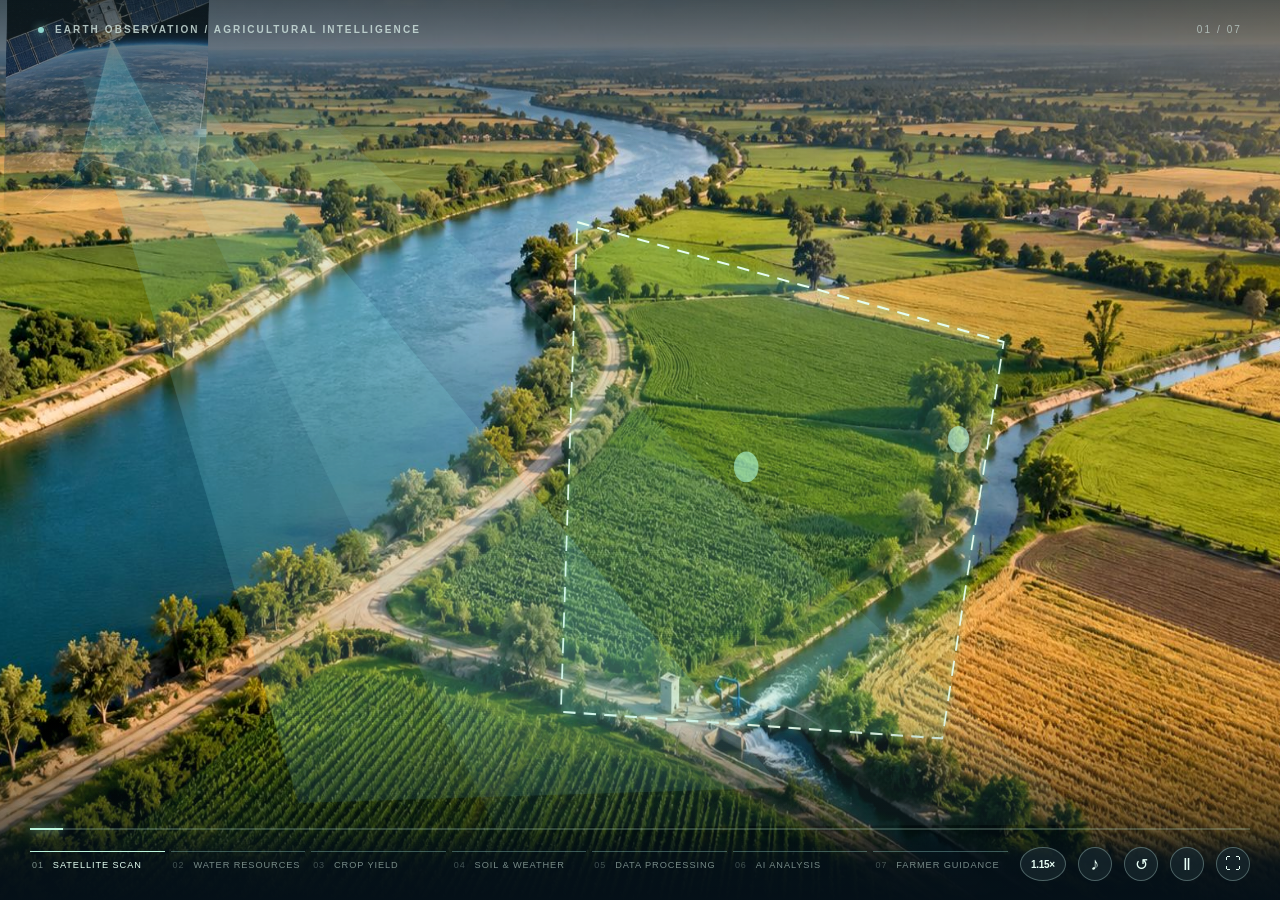
==== agriculture_cinematic_flow_v7_with_music.html @ 6956160e "Update slides" ====
<!doctype html><html lang="en"><head><meta charset="utf-8"><meta name="viewport" content="width=device-width,initial-scale=1"><title>Agricultural Intelligence — Cinematic Animated Flow</title><style>
:root{--photo:url("[data-uri]");--sat:url("[data-uri]");--phone:url("[data-uri]");--ice:#9ce4eb;--green:#8fe1b3;--gold:#ffe6a3;--black:#06121a}
*{box-sizing:border-box}html,body{margin:0;width:100%;height:100%;background:#071118;overflow:hidden;font-family:Inter,'Segoe UI',Arial,sans-serif;color:#d4e8e3}button{cursor:pointer;font:inherit}
#app{isolation:isolate;position:relative;height:100%;width:100%;overflow:hidden;background:#09161b}
#world{position:absolute;inset:-2%;transform:scale(1.01);transition:transform 3s cubic-bezier(.22,.67,.22,1);will-change:transform}
#world::before{content:'';position:absolute;inset:0;background:var(--photo) center / 100% 100% no-repeat;filter:saturate(.99) contrast(1.03)}
#world::after{content:'';position:absolute;inset:0;pointer-events:none;background:linear-gradient(to bottom,rgba(5,13,20,.16) 0,transparent 23%,transparent 74%,rgba(4,11,13,.17) 100%)}
#app[data-scene="0"] #world{transform:scale(1.03)}
#app[data-scene="1"] #world{transform:scale(1.08) translate(-.8%,-.2%)}
#app[data-scene="2"] #world{transform:scale(1.12) translate(-1.8%,.7%)}
#app[data-scene="3"] #world{transform:scale(1.095) translate(-2%,-.1%)}
#app[data-scene="4"] #world{transform:scale(1.025) translate(0%,0%)}
#app[data-scene="5"] #world{transform:scale(1.04) translate(-1%,.1%)}
#app[data-scene="6"] #world{transform:scale(1.08) translate(1%,-.3%)}
#geo{position:absolute;inset:0;width:100%;height:100%;overflow:visible;pointer-events:none}
.phase{opacity:0;transition:opacity 1.2s ease;pointer-events:none}
#app[data-scene="0"] .p0,#app[data-scene="1"] .p1,#app[data-scene="2"] .p2,#app[data-scene="3"] .p3,#app[data-scene="4"] .p4,#app[data-scene="5"] .p5,#app[data-scene="6"] .p6{opacity:1}
.radiant{stroke:#bdfaff;stroke-width:5;stroke-linecap:round;fill:none;stroke-dasharray:7 31;animation:run 2.25s linear infinite;filter:drop-shadow(0 0 7px #78e7ff)}
.radiantThin{stroke:#a6f8ff;stroke-width:2.7;stroke-linecap:round;fill:none;stroke-dasharray:3 17;animation:run 2.9s linear infinite;filter:drop-shadow(0 0 7px #60cbed)}
@keyframes run{to{stroke-dashoffset:-150}}
.riverGlow{stroke:#54cce7;stroke-width:24;stroke-linecap:round;opacity:.13;fill:none;filter:blur(12px)}
.fieldline{stroke:#e8ffef;stroke-width:2.1;fill:rgba(122,230,165,.09);stroke-dasharray:15 10;animation:run 13s linear infinite;filter:drop-shadow(0 0 4px #80e8b2)}
.fieldline.warn{stroke:#f9d59b;fill:rgba(228,144,90,.055)}
.range{stroke:#e0ffec;stroke-width:1.4;fill:none;opacity:.77}
.stressCircle{transform-box:fill-box;transform-origin:center;animation:ring 3.5s infinite}
@keyframes ring{from{opacity:.75;transform:scale(.66)}to{opacity:.01;transform:scale(1.8)}}
#satellite{position:absolute;width:clamp(120px,17vw,255px);aspect-ratio:400/580;top:-11%;left:1%;background:var(--sat) center / 100% 100%;filter:saturate(.83);mask-image:linear-gradient(to bottom,#000 10%,#000 50%,transparent 95%);opacity:0;transform:translate(-15%,-4%) scale(.68) rotate(-3deg);transition:opacity 1s, transform 6s;pointer-events:none}
#app[data-scene="0"] #satellite{opacity:.86;transform:translate(12%,18%) scale(.9) rotate(1deg)}
#satbeam{position:absolute;inset:0;width:100%;height:100%;opacity:0;transition:opacity .8s;pointer-events:none}
#app[data-scene="0"] #satbeam{opacity:1}
#satbeam polygon{animation:beacon 2.8s ease-in-out infinite alternate}
@keyframes beacon{to{opacity:.14}}
.scanBand{fill:url(#sweepgrad);animation:scanMove 5.7s linear infinite}
@keyframes scanMove{from{transform:translateY(-970px)}to{transform:translateY(920px)}}
.ping{animation:blink 1.95s ease-in-out infinite;transform-box:fill-box;transform-origin:center}
@keyframes blink{0%,100%{opacity:.3;transform:scale(.6)}45%{opacity:1;transform:scale(1.12)}}
#hud{position:absolute;inset:0;pointer-events:none;z-index:8}
#topveil{position:absolute;inset:0;background:linear-gradient(180deg,#06171ca4 0,transparent 18%,transparent 80%,#06171cd9 100%);pointer-events:none}
#logoStrip{position:absolute;top:24px;left:38px;display:flex;align-items:center;gap:11px;opacity:.8;letter-spacing:.21em;font-size:10px;font-weight:650}
#logoStrip i{height:6px;width:6px;display:block;border-radius:50%;background:#acfff2;box-shadow:0 0 10px #9fffe9}
#counter{position:absolute;top:24px;right:38px;font-size:10px;opacity:.65;letter-spacing:.21em}
#centerFocus{position:absolute;inset:0;pointer-events:none;background:linear-gradient(to right,transparent,rgba(160,241,218,.09),transparent);width:25%;transform:skewX(-16deg) translateX(-150vw);transition:none}
#app[data-scene="0"] #centerFocus{animation:sweepScene 4.8s ease-in-out infinite}
@keyframes sweepScene{to{transform:skewX(-16deg) translateX(550vw)}}
#dataCards{position:absolute;inset:0;pointer-events:none;opacity:0;transition:opacity 1s}
#app[data-scene="4"] #dataCards{opacity:1}
#dataCards .dataTile{position:absolute;top:20%;width:17%;height:24%;background-image:var(--photo);background-size:500%;border:1px solid #bbf9e3bd;box-shadow:0 12px 35px #00151984,0 0 30px #71f5c138;backdrop-filter:blur(4px);border-radius:2px;opacity:0;animation:tileMove 6s ease-in-out infinite}
#dataCards .dataTile:nth-child(1){left:14%;background-position:58% 51%;animation-delay:-1s}#dataCards .dataTile:nth-child(2){left:33%;background-position:78% 36%;animation-delay:-2.1s}#dataCards .dataTile:nth-child(3){left:52%;background-position:30% 63%;animation-delay:-3.1s}
@keyframes tileMove{0%{opacity:0;transform:translate3d(-40px,70px,0) scale(.6)}30%{opacity:.95}65%{opacity:.83}100%{opacity:0;transform:translate3d(230px,130px,0) scale(.35)}}
#processor{position:absolute;top:29%;right:8%;width:20%;height:33%;border:1px solid #9ddcdb9c;background:#0519239c;backdrop-filter:blur(8px);box-shadow:0 10px 50px #00121780,0 0 50px #7ffff21c;opacity:0;transition:opacity .8s;overflow:hidden}
#app[data-scene="4"] #processor{opacity:1}
#processor .col{position:absolute;top:13%;bottom:13%;width:1px;background:#a4ffff65}
#processor .col:nth-child(1){left:26%}#processor .col:nth-child(2){left:51%}#processor .col:nth-child(3){left:77%}
#processor .bar{height:2px;position:absolute;left:9%;right:9%;background:linear-gradient(90deg,transparent,#baffed,transparent);box-shadow:0 0 11px #aafaf2;animation:processorRoll 2.8s infinite}
#processor .bar:nth-of-type(2){animation-delay:.7s}#processor .bar:nth-of-type(3){animation-delay:1.4s}#processor .bar:nth-of-type(4){animation-delay:2.1s}
@keyframes processorRoll{from{top:0%;opacity:0}20%{opacity:1}to{top:100%;opacity:0}}
#model{position:absolute;right:7.5%;top:15%;height:51%;width:30%;pointer-events:none;opacity:0;transition:opacity 1s;filter:drop-shadow(0 0 15px #4cdebd44)}
#app[data-scene="5"] #model{opacity:1}
#model svg{width:100%;height:100%;overflow:visible}#model line{stroke:#9ffdec;stroke-width:1;opacity:.49;stroke-dasharray:5 10;animation:run 5s linear infinite}#model circle{fill:#bfffea;filter:drop-shadow(0 0 4px #a3ffee);animation:blink 2.8s infinite}#model .rotate{transform-origin:50% 50%;animation:neuro 25s linear infinite}@keyframes neuro{to{transform:rotate(360deg)}}
#phonePhoto{position:absolute;right:-1%;bottom:-2%;height:86%;width:auto;aspect-ratio:550/1110;background:var(--phone) center / cover;opacity:0;transform:translate(20%,14%) scale(.89);transition:opacity 1.1s,transform 1.5s ease;box-shadow:-12px 0 45px #06151677;mask-image:linear-gradient(to right,transparent 0%,black 12%,black 97%,transparent 100%)}
#app[data-scene="6"] #phonePhoto{opacity:1;transform:translate(-2%,2%) scale(1)}
#yieldChart{position:absolute;right:6%;top:12%;width:23%;height:35%;border:1px solid #a3f4dca1;background:#06181db5;backdrop-filter:blur(5px);box-shadow:0 12px 50px #06151688;opacity:0;transform:translateY(18px);transition:opacity .8s,transform .8s;display:flex;align-items:flex-end;justify-content:space-around;gap:8%;padding:13% 12% 7%;overflow:hidden}
#app[data-scene="2"] #yieldChart{opacity:1;transform:translateY(0)}
#yieldChart::before{content:'';position:absolute;inset:14% 10%;background:repeating-linear-gradient(to top,#c4ffec1b 0 1px,transparent 1px 20%);z-index:-1}
#yieldChart .bar{position:absolute;bottom:7%;width:9%;background:linear-gradient(to top,#397c6bba,#98fbe7dc);box-shadow:0 0 16px #67d4b74a;height:var(--h);transform:scaleY(.03);transform-origin:bottom;animation:grows 2s ease-in-out infinite alternate;animation-delay:var(--d)}
#yieldChart .bar:nth-child(1){left:15%}#yieldChart .bar:nth-child(2){left:32%}#yieldChart .bar:nth-child(3){left:49%}#yieldChart .bar:nth-child(4){left:66%}#yieldChart .bar:nth-child(5){left:83%}@keyframes grows{to{transform:scaleY(1)}}
#rainDrops{position:absolute;left:66%;top:11%;width:30%;height:44%;opacity:0;transition:opacity 1s;overflow:hidden;pointer-events:none}
#app[data-scene="3"] #rainDrops{opacity:.75}
.rain{position:absolute;top:-30px;width:1px;height:18px;background:linear-gradient(to bottom,transparent,#c5eefe);transform:rotate(14deg);animation:rainfall 1.35s linear infinite;left:var(--x);animation-delay:var(--delay)}
@keyframes rainfall{to{transform:translate(-65px,360px) rotate(14deg);opacity:0}}
#statusLenses{position:absolute;inset:0;pointer-events:none;opacity:0;transition:opacity 1s}
#app[data-scene="3"] #statusLenses{opacity:1}
#statusLenses::before{content:'';position:absolute;inset:0;background:radial-gradient(ellipse 18% 25% at 88% 66%,#ffb07a50,transparent 100%),radial-gradient(ellipse 19% 22% at 56% 51%,#5ee7b020,transparent 100%);mix-blend-mode:screen;animation:healthPulse 4s ease-in-out infinite alternate}
@keyframes healthPulse{to{opacity:.35}}
#nav{position:absolute;bottom:0;left:0;right:0;z-index:30;padding:0 30px 19px;background:linear-gradient(to top,#051018f3,#051018d5 50%,transparent 100%)}
#progress{height:2px;background:#b7e3d03c;position:relative;margin-bottom:17px}#progressFill{background:#bdf6df;height:100%;width:0;box-shadow:0 0 10px #c6fcf0}
#navFlex{display:flex;align-items:center;gap:12px}#stepNav{display:flex;flex:1;gap:6px;min-width:0}
.step{border:0;border-top:1px solid #a5e7dd55;background:transparent;color:#b8d0c8a1;padding:8px 2px 7px;text-transform:uppercase;text-align:left;font-size:clamp(9px,.72vw,12px);letter-spacing:.1em;white-space:nowrap;overflow:hidden;text-overflow:ellipsis;min-width:0;flex:1;transition:color .25s,border-color .25s}.step.active{color:#e4fff1;border-color:#bdf6df}.step b{font-size:9px;margin-right:9px;font-weight:500;opacity:.52}
.ctrl{flex:0 0 34px;height:34px;border:1px solid #8daea977;border-radius:50%;color:#e8fff6;background:#18272dc7;display:flex;align-items:center;justify-content:center;cursor:pointer}.ctrl:hover{background:#35514e}#nav button:focus-visible{outline:2px solid #bdf6df;outline-offset:2px}
#mobileFooter{display:none}
@media(max-width:720px){#logoStrip{top:15px;left:17px;font-size:8px;letter-spacing:.1em}#counter{top:15px;right:16px}#nav{padding:0 9px 10px}#navFlex{gap:5px}.step{font-size:8px}.step b{display:none}.ctrl{flex-basis:29px;height:29px}#phonePhoto{height:69%}#yieldChart{width:31%;right:2%;top:20%}}
@media(prefers-reduced-motion:reduce){#world{transition:none}}


/* Detail opens from the mapped physical feature — NO INFORMATION CARDS. */
#zoomConnector{position:absolute;inset:0;width:100%;height:100%;overflow:visible;z-index:10;opacity:0;transition:opacity .35s ease;pointer-events:none}
#zoomConnector.visible{opacity:1}
#zoomPath{fill:none;stroke:#dcfff2;stroke-width:1.3;vector-effect:non-scaling-stroke;stroke-dasharray:8 8;filter:drop-shadow(0 0 5px #bffff6);animation:run 6s linear infinite;opacity:.91}
#zoomAnchor{fill:#c5fff2;stroke:#93f1db;stroke-width:2;filter:drop-shadow(0 0 9px #9ce9e6)}
#zoomRing{position:absolute;width:20px;height:20px;transform:translate(-50%,-50%);border:2px solid #b4ffea;border-radius:50%;box-shadow:0 0 0 5px #92ffe821,0 0 20px #9bfbe3;opacity:0;z-index:12;transition:opacity .22s ease,left .35s ease,top .35s ease;pointer-events:none;animation:rippleFocal 1.9s infinite}
#zoomRing.visible{opacity:1}
@keyframes rippleFocal{0%,100%{box-shadow:0 0 0 3px #9effdf25,0 0 12px #acfce6}50%{box-shadow:0 0 0 16px #94ffe400,0 0 30px #acfce6}}
#photoZoom{--zoom-size:clamp(148px,18.5vw,275px);position:absolute;z-index:11;left:50%;top:50%;width:var(--zoom-size);height:var(--zoom-size);border-radius:50%;overflow:hidden;border:2px solid #d0ffee;box-shadow:0 14px 40px #0009,0 0 0 6px #baffed2e,0 0 30px #8effea48;transform:translate(-50%,-50%) scale(.06);opacity:0;pointer-events:none;transition:left .68s cubic-bezier(.18,.67,.19,1),top .68s cubic-bezier(.18,.67,.19,1),transform .58s cubic-bezier(.16,.8,.27,1.07),opacity .22s ease}
#photoZoom.visible{transform:translate(-50%,-50%) scale(1);opacity:1}
#photoZoom::before{content:'';position:absolute;inset:0;z-index:4;border-radius:50%;box-shadow:inset 0 0 0 4px #ddfff02d,inset 0 0 38px #0516208a;pointer-events:none}
#photoZoom::after{content:'';position:absolute;left:10%;top:10%;height:20%;width:64%;border-radius:50%;transform:rotate(-31deg);background:linear-gradient(180deg,#fff4,transparent);z-index:4;pointer-events:none;mix-blend-mode:screen}
#zoomImage{position:absolute;inset:0;background:center/cover no-repeat;animation:gentleLens 4s ease-in-out infinite alternate}
@keyframes gentleLens{from{transform:scale(1.02)}to{transform:scale(1.10)}}
#zoomTint{position:absolute;inset:0;opacity:0;transition:opacity .6s ease;mix-blend-mode:color}
#photoZoom.yield-view #zoomTint{opacity:.4;background:conic-gradient(from 35deg at 50% 50%,rgba(79,207,107,.22),rgba(233,211,64,.56),rgba(232,137,47,.62),rgba(56,182,101,.28),rgba(79,207,107,.22))}
#photoZoom.soil-view #zoomTint{opacity:.18;background:linear-gradient(120deg,#eeba79,#aa754c)}
.zoomTick{position:absolute;background:#d9fff0bb;z-index:5}
.zoomTick.t1{width:1px;height:14px;left:50%;top:0}.zoomTick.t2{width:1px;height:14px;left:50%;bottom:0}
.zoomTick.t3{height:1px;width:14px;left:0;top:50%}.zoomTick.t4{height:1px;width:14px;right:0;top:50%}
/* Keep map and agricultural imagery unobstructed. Remove original dark crop-yield chart box. */
#yieldChart{border:0;background:none;box-shadow:none;backdrop-filter:none;right:6%;top:15%;height:26%;width:16%;padding:6% 7% 1%;opacity:0!important}
#yieldChart::before{display:none}
@media(max-width:720px){#photoZoom{--zoom-size:clamp(120px,35vw,195px)}}


/* The data fusion stage is open visual motion instead of another framed dark card. */
#processor{border:0;background:transparent;backdrop-filter:none;box-shadow:none;}
#processor .col{opacity:.45}

/* V6: open instrument overlays — photographic scene remains dominant; no popup information cards. */
#processor{top:23%;right:7.3%;width:27.2%;height:41%;overflow:visible;opacity:0;filter:drop-shadow(0 4px 16px rgba(2,18,23,.35))}
#app[data-scene="4"] #processor{opacity:1}
#processor .col{opacity:.24;top:7%;bottom:7%;background:rgba(169,255,243,.7)}
#processor>.bar{left:4%;right:4%;height:2px;z-index:1;box-shadow:0 0 16px #c7ffee,0 0 5px #adfef4;animation-duration:1.8s}
#processor>.bar:nth-of-type(2){animation-delay:.39s}
#processor>.bar:nth-of-type(3){animation-delay:.82s}
#processor>.bar:nth-of-type(4){animation-delay:1.3s}
#processReadout{position:absolute;left:3%;right:3%;top:0;bottom:0;z-index:3;display:flex;flex-direction:column;justify-content:space-evenly;pointer-events:none}
#processReadout::before{content:"";position:absolute;z-index:-1;inset:-20% -19% -12% -32%;background:radial-gradient(ellipse at 65% 50%,rgba(3,20,25,.73),rgba(2,19,22,.43) 47%,transparent 74%);pointer-events:none}
.procHead{font-size:10px;font-weight:750;letter-spacing:.21em;color:#cefff7;text-shadow:0 1px 8px #04151c}
.procHead::before{content:"";width:7px;height:7px;border-radius:50%;background:#90ffe0;display:inline-block;margin-right:9px;box-shadow:0 0 8px #90ffe0;animation:procFlash 1s ease-in-out infinite alternate}
.procStream{display:grid;grid-template-columns:1fr 36px;gap:4px 10px;align-items:center}
.procStream .procName{font-size:11px;font-weight:700;letter-spacing:.07em;color:#effffb;text-shadow:0 2px 7px #001d24,0 0 4px #001b24}
.procStream .procStatus{font-size:9px;letter-spacing:.08em;font-weight:700;color:#d4fff1;text-align:right;text-shadow:0 0 9px #79dbd2}
.procTrack{grid-column:1 / -1;position:relative;height:7px;background:rgba(8,44,48,.62);border-bottom:1px solid rgba(179,255,241,.37);box-shadow:0 0 13px #b1fff31c;overflow:hidden}
.procTrack span{display:block;width:0;height:100%;background:linear-gradient(90deg,#267b85,#5ce2cd,#d5fff0);box-shadow:0 0 12px #87ffe9;animation:procFilling 2.65s cubic-bezier(.26,.12,.28,1) infinite;animation-delay:var(--lag,0s)}
.procTrack::after{content:"";position:absolute;inset:0;background:repeating-linear-gradient(90deg,transparent 0,transparent 14px,rgba(4,31,36,.8) 15px,rgba(4,31,36,.8) 17px);pointer-events:none}
.procFooter{display:flex;justify-content:space-between;color:#d0e8e2;font-size:9px;letter-spacing:.16em;text-shadow:0 1px 8px #021e22}
.procFooter .live{color:#c1ffef}
@keyframes procFilling{0%{width:5%;opacity:.68}38%{width:70%;opacity:1}74%{width:100%;opacity:1}100%{width:100%;opacity:.4}}
@keyframes procFlash{to{opacity:.24;box-shadow:0 0 2px #83ecd5}}
/* AI scene: live inference hub distributing three compact spatial output layers. */
#aiBridge{position:absolute;inset:0;width:100%;height:100%;opacity:0;transition:opacity .45s ease;z-index:9;pointer-events:none;filter:drop-shadow(0 0 3px rgba(125,247,225,.45))}
#app[data-scene="5"] #aiBridge{opacity:1}
#aiBridge .wire{fill:none;stroke:rgba(173,255,233,.76);stroke-width:1.2;stroke-dasharray:5 10;animation:aiDash 1.7s linear infinite}
#aiBridge .wire.feed{stroke:#a7eafa88;stroke-width:1.4;stroke-dasharray:2 8}
#aiBridge .traveler{fill:#e0fff3;stroke:rgba(69,232,218,.55);stroke-width:4;paint-order:stroke;filter:drop-shadow(0 0 4px #bdffed)}
@keyframes aiDash{to{stroke-dashoffset:-60}}
#aiInsights{position:absolute;z-index:10;left:11.5%;top:17%;width:min(32%,410px);height:53%;opacity:0;transform:translateX(-15px);transition:opacity .48s ease,transform .48s ease;pointer-events:none;display:flex;flex-direction:column;justify-content:space-around}
#app[data-scene="5"] #aiInsights{opacity:1;transform:translateX(0)}
.aiResult{position:relative;display:grid;grid-template-columns:90px 1fr;min-height:88px;align-items:center;gap:12px;filter:drop-shadow(0 4px 8px rgba(0,0,0,.34));animation:aiRise 4s ease-in-out infinite alternate}
.aiResult:nth-child(2){animation-delay:-1.3s}.aiResult:nth-child(3){animation-delay:-2.4s}
.aiMicroMap{width:88px;height:70px;position:relative;background:var(--photo) center/460% no-repeat;clip-path:polygon(2% 12%,91% 1%,99% 91%,13% 99%);box-shadow:inset 0 0 7px rgba(182,255,235,.7)}
.aiMicroMap::after{content:"";position:absolute;inset:0;opacity:.65;mix-blend-mode:multiply}
.aiResult.salinity .aiMicroMap{background-position:69% 44%}
.aiResult.salinity .aiMicroMap::after{background:conic-gradient(#e16245 0deg 68deg,#e6ae54 68deg 140deg,#76b56f 140deg 245deg,#e9b459 245deg 315deg,#e16245 315deg)}
.aiResult.yield .aiMicroMap{background-position:51% 56%}
.aiResult.yield .aiMicroMap::after{background:linear-gradient(135deg,rgba(58,193,111,.45) 0%,rgba(172,224,88,.4) 45%,rgba(236,167,72,.5) 77%,rgba(90,202,102,.32) 100%)}
.aiResult.water .aiMicroMap{background-position:17% 53%}
.aiResult.water .aiMicroMap::after{background:linear-gradient(145deg,rgba(10,89,149,.49) 16%,rgba(47,174,212,.35) 41%,transparent 70%)}
.aiCopy{min-width:0;text-shadow:0 2px 8px #00191e,0 0 5px #00191e;background:linear-gradient(90deg,rgba(3,20,25,.58),rgba(3,20,25,0));padding:6px 0 7px 7px}
.aiCopy .aiLabel{font-size:11px;letter-spacing:.12em;font-weight:800;color:#e5fff4;white-space:nowrap}
.aiCopy .aiSub{font-size:10px;color:#c1e5df;margin-top:3px;white-space:nowrap}
.aiCopy .aiSpark{display:flex;gap:3px;align-items:flex-end;height:18px;margin-top:7px}
.aiSpark b{height:var(--h);display:block;width:11px;background:linear-gradient(0deg,rgba(64,152,143,.5),#9bffde);transform-origin:bottom;animation:aiSpark 2s ease-in-out infinite alternate;animation-delay:var(--d,0s);box-shadow:0 0 9px #a8ffe544}
.aiResult.salinity .aiSpark b:nth-child(3n){background:linear-gradient(0deg,#cc8155,#ffd09a)}
.aiResult.yield .aiSpark b:nth-child(3n){background:linear-gradient(0deg,#2c9f62,#9bf6a7)}
.aiResult.water .aiSpark b:nth-child(3n){background:linear-gradient(0deg,#3f95b4,#b0faff)}
@keyframes aiSpark{from{transform:scaleY(.45);opacity:.68}to{transform:scaleY(1);opacity:1}}
@keyframes aiRise{to{transform:translateY(-5px)}}
#aiCoreLabel{position:absolute;z-index:11;right:16.2%;top:41.2%;text-align:center;color:#e1fff0;text-shadow:0 0 12px #031b24,0 0 12px #7df5da,0 3px 6px #031b24;font-size:20px;letter-spacing:.18em;font-weight:900;opacity:0;transition:opacity .5s;transform:translate(50%,-50%);white-space:nowrap;pointer-events:none}
#aiCoreLabel::after{content:'MULTI-TASK INFERENCE';display:block;color:#bafbea;font-size:8px;font-weight:700;letter-spacing:.18em;margin-top:9px}
#app[data-scene="5"] #aiCoreLabel{opacity:1}
#model{right:4%;top:11%;width:30%;height:55%;z-index:10}
@media(max-width:900px){#processor{width:39%;right:4%;top:21%}.procHead{font-size:9px}.procStream .procName{font-size:9px}#aiInsights{left:5%;width:37%;top:20%}.aiResult{grid-template-columns:64px 1fr;gap:4px;min-height:73px}.aiMicroMap{width:60px;height:58px}.aiCopy .aiLabel{font-size:9px}.aiCopy .aiSub{font-size:8px}.aiCopy .aiSpark{height:14px}.aiCopy .aiSpark b{width:8px}#aiCoreLabel{right:17%;font-size:16px}}
@media(max-width:600px){#processor{top:16%;width:54%;height:48%}#processReadout .procHead{font-size:8px;letter-spacing:.12em}#aiInsights{top:25%;height:45%;left:2.5%;width:46%}.aiResult{grid-template-columns:50px 1fr;gap:3px}.aiMicroMap{width:49px;height:48px}.aiCopy .aiLabel{font-size:8px;white-space:normal}.aiCopy .aiSub{font-size:8px;white-space:normal}#aiCoreLabel{right:15%;font-size:13px}#aiCoreLabel::after{font-size:6px}}

#sound{font-family:Georgia,serif;font-size:18px;font-weight:700;transition:background .2s,border-color .2s,box-shadow .2s}
#sound[aria-pressed="true"]{background:rgba(49,143,124,.62);border-color:#9bffe0;box-shadow:0 0 13px rgba(137,255,217,.32)}
#sound[aria-pressed="true"]::after{content:"";position:absolute;transform:translate(13px,-12px);width:5px;height:5px;border-radius:50%;background:#b6ffe5;box-shadow:0 0 6px #b6ffe5}
</style></head><body><main id="app" data-scene="0"><section id="world" aria-label="Realistic farmland and its satellite-observation overlays"><svg id="geo" viewBox="0 0 1672 941" preserveAspectRatio="none" role="img" aria-label="Satellite mapping flowing into real river and crop fields with crop-yield analysis">
<defs>
<linearGradient id="sweepgrad" x1="0" x2="0" y1="0" y2="1"><stop offset="0" stop-color="#9effed" stop-opacity="0"/><stop offset=".48" stop-color="#c7fff1" stop-opacity=".01"/><stop offset=".5" stop-color="#a2ffde" stop-opacity=".42"/><stop offset=".54" stop-color="#b5ffdb" stop-opacity=".02"/><stop offset="1" stop-color="#9fffec" stop-opacity="0"/></linearGradient>
<linearGradient id="yieldgrad" x1="0" x2="1" y1="0" y2="1"><stop offset="0" stop-color="#70dfb2" stop-opacity=".08"/><stop offset=".33" stop-color="#7ee2a3" stop-opacity=".08"/><stop offset=".63" stop-color="#fbd27b" stop-opacity=".25"/><stop offset="1" stop-color="#e89b62" stop-opacity=".32"/></linearGradient>
<filter id="blur"><feGaussianBlur stdDeviation="8"/></filter><radialGradient id="ndviPatch"><stop offset="0" stop-color="#e97941" stop-opacity=".66"/><stop offset=".47" stop-color="#e2bc51" stop-opacity=".44"/><stop offset=".85" stop-color="#77cf65" stop-opacity=".20"/><stop offset="1" stop-color="#73c973" stop-opacity="0"/></radialGradient>
<clipPath id="yieldPolygon"><path d="M780 358 L1231 401 L1171 619 L728 616 Z"/></clipPath>
</defs>
<!-- subtle satellite scan is short; real water, crops dominate all remaining stages -->
<g class="phase p0"><polygon points="223,105 395,105 1388,836 660,839" fill="#9ff6f0" opacity=".1"/><rect x="-100" y="-150" width="1900" height="150" class="scanBand"/><path d="M760 248 L1280 365 L1205 752 L740 726Z" class="fieldline"/><circle cx="966" cy="487" r="15" fill="#b2ffdd" opacity=".6" class="ping"/><circle cx="1225" cy="460" r="13" fill="#bbfae9" opacity=".6" class="ping"/></g>
<!-- satellite and water sources convergence -->
<g class="phase p1"><path class="riverGlow" d="M685 127 C748 123 914 170 867 203 C788 247 628 221 459 290 C263 356 166 445 -63 580"/><path class="radiant" d="M685 127 C748 123 914 170 867 203 C788 247 628 221 459 290 C263 356 166 445 -63 580"/><path class="riverGlow" d="M1683 347 C1550 355 1408 398 1309 446 C1200 514 1150 580 1063 658 C1015 699 958 737 866 735 L698 803"/><path class="radiant" d="M1683 347 C1550 355 1408 398 1309 446 C1200 514 1150 580 1063 658 C1015 699 958 737 866 735 L698 803"/><path class="radiantThin" d="M871 742 C735 690 647 695 555 758 M1005 710 C973 626 914 596 781 566"/><circle cx="868" cy="743" r="33" class="range"/><circle cx="868" cy="743" r="19" class="range ping"/><circle cx="868" cy="743" r="5" fill="#bcfff5"/></g>
<!-- yield field footprints; gradient fills + yield chart on right -->
<g class="phase p2"><path d="M780 358 L1231 401 L1171 619 L728 616 Z" class="fieldline"/><path d="M1262 494 L1661 480 L1670 888 L1242 876 Z" class="fieldline warn"/><path d="M110 720 L655 649 L833 850 L165 936 Z" class="fieldline"/>
<g clip-path="url(#yieldPolygon)"><rect x="600" y="250" width="790" height="470" fill="url(#yieldgrad)"/><ellipse cx="1133" cy="559" rx="175" ry="100" fill="url(#ndviPatch)"/><ellipse cx="831" cy="464" rx="160" ry="98" fill="#2dad7e" opacity=".12"/><rect x="300" y="-150" width="1800" height="100" class="scanBand"/></g><path d="M1020 360 Q1190 265 1261 263" stroke="#b5fff1" stroke-width="2" opacity=".85" fill="none" stroke-dasharray="5 10" class="radiantThin"/><circle cx="1021" cy="359" r="8" fill="#baffd7" class="ping"/>
</g>
<!-- soil / stress hotspots + rainfall -->
<g class="phase p3"><path d="M1262 494 L1661 480 L1670 888 L1242 876 Z" class="fieldline warn"/><path d="M775 358 L1231 400 L1171 619 L725 617 Z" class="fieldline"/>
<circle cx="1440" cy="691" r="44" fill="none" stroke="#f7cb9b" stroke-width="3" class="stressCircle"/><circle cx="1440" cy="691" r="78" fill="none" stroke="#e5b48f" stroke-width="1.8" class="stressCircle"/>
<circle cx="1020" cy="510" r="48" fill="none" stroke="#a5ffca" stroke-width="2.5" class="stressCircle"/><circle cx="872" cy="744" r="27" fill="none" stroke="#83eaff" stroke-width="2" class="stressCircle"/>
</g>
<!-- geospatial data converges into processing module -->
<g class="phase p4"><path d="M440 360 C635 350 940 430 1320 450" fill="none" class="radiantThin"/><path d="M970 525 Q1150 470 1320 450" fill="none" class="radiantThin"/><path d="M827 742 Q1190 780 1320 450" fill="none" class="radiantThin"/><circle cx="440" cy="360" r="10" fill="#a2fff4" class="ping"/><circle cx="970" cy="525" r="9" fill="#a2fff4" class="ping"/><circle cx="827" cy="742" r="11" fill="#a2fff4" class="ping"/></g>
<!-- AI inference linked back to image of fields -->
<g class="phase p5"><path d="M1328 490 C1160 446 1044 439 894 474" class="radiantThin"/><path d="M1328 490 C1170 650 982 772 750 770" class="radiantThin"/><path d="M1328 490 C1190 430 1465 692 1480 735" class="radiantThin"/><path d="M787 359 L1230 404 L1170 615 L728 611 Z" class="fieldline"/><circle cx="1015" cy="492" r="12" class="ping" fill="#a6ffe8"/></g>
<!-- recommendation / farmer end -->
<g class="phase p6"><path d="M876 732 C980 665 1033 523 1160 484" class="radiantThin"/><path d="M770 410 C900 415 1031 430 1160 484" class="radiantThin"/><path d="M775 358 L1230 400 L1170 618 L725 616 Z" class="fieldline"/><circle cx="928" cy="482" r="16" class="ping" fill="#b4ffe2"/></g>
</svg><div id="satellite"></div><svg id="satbeam" viewBox="0 0 1672 941" preserveAspectRatio="none"><polygon points="155,105 285,115 1010,800 420,815" fill="#8eeef1" opacity=".17"/></svg></section>
<div id="hud"><div id="topveil"></div><div id="centerFocus"></div><div id="statusLenses"></div><div id="dataCards"><div class="dataTile"></div><div class="dataTile"></div><div class="dataTile"></div></div><div id="processor"><div class="col"></div><div class="col"></div><div class="col"></div><div class="bar"></div><div class="bar"></div><div class="bar"></div><div class="bar"></div>
<div id="processReadout" aria-hidden="true">
  <div class="procHead">DATA CLEANING / FUSION</div>
  <div class="procStream"><span class="procName">SATELLITE IMAGERY</span><span class="procStatus">SYNC</span><div class="procTrack"><span style="--lag:-.1s"></span></div></div>
  <div class="procStream"><span class="procName">WATER RESOURCES</span><span class="procStatus">CHECK</span><div class="procTrack"><span style="--lag:-.9s"></span></div></div>
  <div class="procStream"><span class="procName">SOIL / SALINITY</span><span class="procStatus">ALIGN</span><div class="procTrack"><span style="--lag:-1.7s"></span></div></div>
  <div class="procStream"><span class="procName">WEATHER DATA</span><span class="procStatus">FUSE</span><div class="procTrack"><span style="--lag:-2.25s"></span></div></div>
  <div class="procFooter"><span>GEOSPATIAL LAYERS</span><span class="live">● ANALYZING</span></div>
</div></div>
<div id="model"><svg viewBox="0 0 440 440"><g class="rotate"><circle cx="220" cy="220" r="140" stroke="#9fffe0" stroke-width="1" stroke-dasharray="3 17" fill="none" opacity=".4"/><circle cx="220" cy="220" r="91" stroke="#9fffe0" stroke-width="1" stroke-dasharray="4 14" fill="none" opacity=".6"/><path d="M220 60 L316 110 L357 219 L310 324 L220 377 L122 316 L83 215 L127 110Z M220 60 L220 377 M127 110 L310 324 M316 110 L122 316 M83 215 L357 219 M220 60 L357 219 L122 316Z" stroke="#a8ffe4" stroke-width="1" fill="none" opacity=".62"/>
<line x1="83" y1="215" x2="310" y2="324"/><line x1="127" y1="110" x2="357" y2="219"/>
<circle cx="220" cy="60" r="5"/><circle cx="316" cy="110" r="5"/><circle cx="357" cy="219" r="5"/><circle cx="310" cy="324" r="5"/><circle cx="220" cy="377" r="5"/><circle cx="122" cy="316" r="5"/><circle cx="83" cy="215" r="5"/><circle cx="127" cy="110" r="5"/></g><circle cx="220" cy="220" r="13" fill="#ccffee"/></svg></div>

<svg id="aiBridge" viewBox="0 0 1000 600" preserveAspectRatio="none" aria-hidden="true">
  <path id="inferA" class="wire" d="M790 247 C630 204 612 143 353 145"/>
  <path id="inferB" class="wire" d="M790 254 C630 266 555 290 353 294"/>
  <path id="inferC" class="wire" d="M790 261 C658 375 556 428 353 444"/>
  <path class="wire feed" d="M564 417 Q660 380 780 252"/>
  <circle class="traveler" r="2.8"><animateMotion dur="2.1s" repeatCount="indefinite"><mpath href="#inferA"/></animateMotion></circle>
  <circle class="traveler" r="2.8"><animateMotion dur="2.5s" begin="-.85s" repeatCount="indefinite"><mpath href="#inferB"/></animateMotion></circle>
  <circle class="traveler" r="2.8"><animateMotion dur="2.9s" begin="-1.4s" repeatCount="indefinite"><mpath href="#inferC"/></animateMotion></circle>
</svg>
<div id="aiInsights" aria-hidden="true">
  <div class="aiResult salinity"><div class="aiMicroMap"></div><div class="aiCopy"><div class="aiLabel">SALINITY RISK</div><div class="aiSub">Spatial risk zones</div><div class="aiSpark"><b style="--h:42%;--d:-.2s"></b><b style="--h:91%;--d:-.9s"></b><b style="--h:57%;--d:-.4s"></b><b style="--h:82%;--d:-1.6s"></b><b style="--h:69%;--d:-.8s"></b><b style="--h:47%;--d:-.4s"></b></div></div></div>
  <div class="aiResult yield"><div class="aiMicroMap"></div><div class="aiCopy"><div class="aiLabel">CROP YIELD</div><div class="aiSub">Field-level estimation</div><div class="aiSpark"><b style="--h:48%;--d:-.7s"></b><b style="--h:71%;--d:-.1s"></b><b style="--h:88%;--d:-1.5s"></b><b style="--h:81%;--d:-.7s"></b><b style="--h:96%;--d:-.4s"></b><b style="--h:75%;--d:-1.8s"></b></div></div></div>
  <div class="aiResult water"><div class="aiMicroMap"></div><div class="aiCopy"><div class="aiLabel">WATER STATUS</div><div class="aiSub">Quality &amp; availability</div><div class="aiSpark"><b style="--h:89%;--d:-1.2s"></b><b style="--h:71%;--d:-.4s"></b><b style="--h:83%;--d:-.9s"></b><b style="--h:56%;--d:-1.8s"></b><b style="--h:65%;--d:-.1s"></b><b style="--h:90%;--d:-.3s"></b></div></div></div>
</div>
<div id="aiCoreLabel" aria-hidden="true">AI</div>
<div id="yieldChart"><span class="bar" style="--h:58%;--d:-.9s"></span><span class="bar" style="--h:83%;--d:-1.5s"></span><span class="bar" style="--h:71%;--d:-1s"></span><span class="bar" style="--h:93%;--d:-.3s"></span><span class="bar" style="--h:79%;--d:-.7s"></span></div>
<div id="rainDrops"></div><div id="phonePhoto"></div><div id="logoStrip"><i></i> EARTH OBSERVATION / AGRICULTURAL INTELLIGENCE</div><div id="counter">01 / 07</div><svg id="zoomConnector" viewBox="0 0 1000 600" preserveAspectRatio="none" aria-hidden="true"><path id="zoomPath" d=""/><circle id="zoomAnchor" cx="0" cy="0" r="5"/></svg><div id="zoomRing" aria-hidden="true"></div><div id="photoZoom" aria-hidden="true"><div id="zoomImage"></div><div id="zoomTint"></div><div class="zoomTick t1"></div><div class="zoomTick t2"></div><div class="zoomTick t3"></div><div class="zoomTick t4"></div></div></div>
<nav id="nav" aria-label="Animation stages and playback"><div id="progress"><div id="progressFill"></div></div><div id="navFlex"><div id="stepNav"></div><button class="ctrl" id="speed" title="Playback speed: 1.15x" aria-label="Change playback speed" style="font-size:10px;font-weight:800;letter-spacing:-.3px;width:46px;flex-basis:46px">1.15×</button><button class="ctrl" id="sound" type="button" title="Turn on ambient instrumental music (no narration)" aria-label="Enable background instrumental music" aria-pressed="false">♪</button><button class="ctrl" id="restart" title="Restart" aria-label="Restart">↺</button><button class="ctrl" id="play" title="Pause" aria-label="Pause">Ⅱ</button><button class="ctrl" id="fullscreen" title="Fullscreen" aria-label="Fullscreen">⛶</button></div></nav>
<audio id="ambientTrack" preload="auto" loop playsinline aria-hidden="true" src="[data-uri]"></audio>
</main><script>
(()=>{'use strict';
const app=document.getElementById('app'),progress=document.getElementById('progressFill'),counter=document.getElementById('counter'),steps=document.getElementById('stepNav'),play=document.getElementById('play');
const lens=document.getElementById('photoZoom'),zoomImage=document.getElementById('zoomImage'),ring=document.getElementById('zoomRing'),line=document.getElementById('zoomConnector'),path=document.getElementById('zoomPath'),node=document.getElementById('zoomAnchor');
const scenes=[
 {label:'Satellite scan', duration:3.3},
 {label:'Water resources', duration:5.2,anchor:[52.0,79.1],center:[33.0,39.0],photo:'[data-uri]',mode:'water-view'},
 {label:'Crop yield', duration:5.2,anchor:[59.0,51.0],center:[81.0,35.0],photo:'[data-uri]',mode:'yield-view'},
 {label:'Soil & weather', duration:4.6,anchor:[85.9,69.3],center:[64.0,37.0],photo:'[data-uri]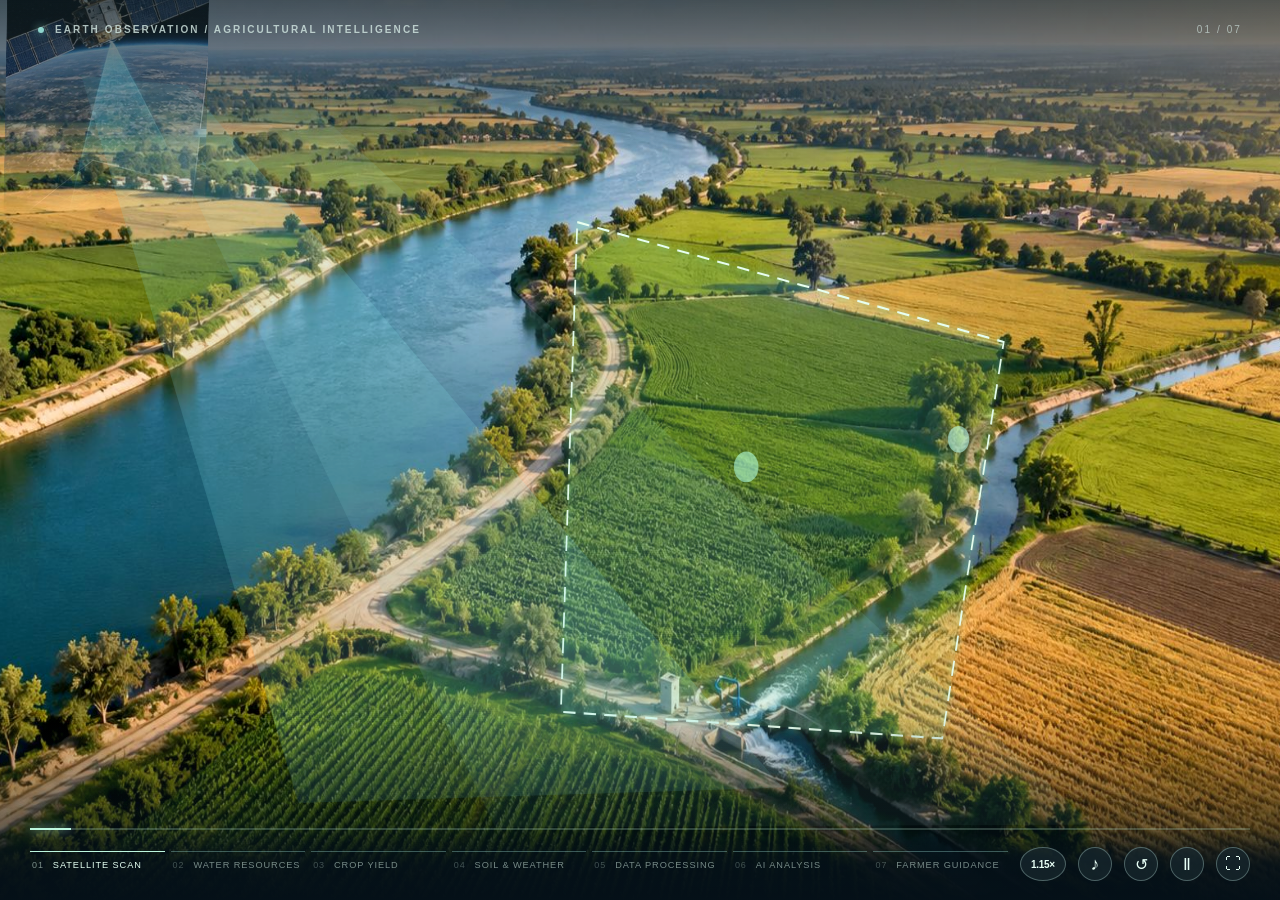
